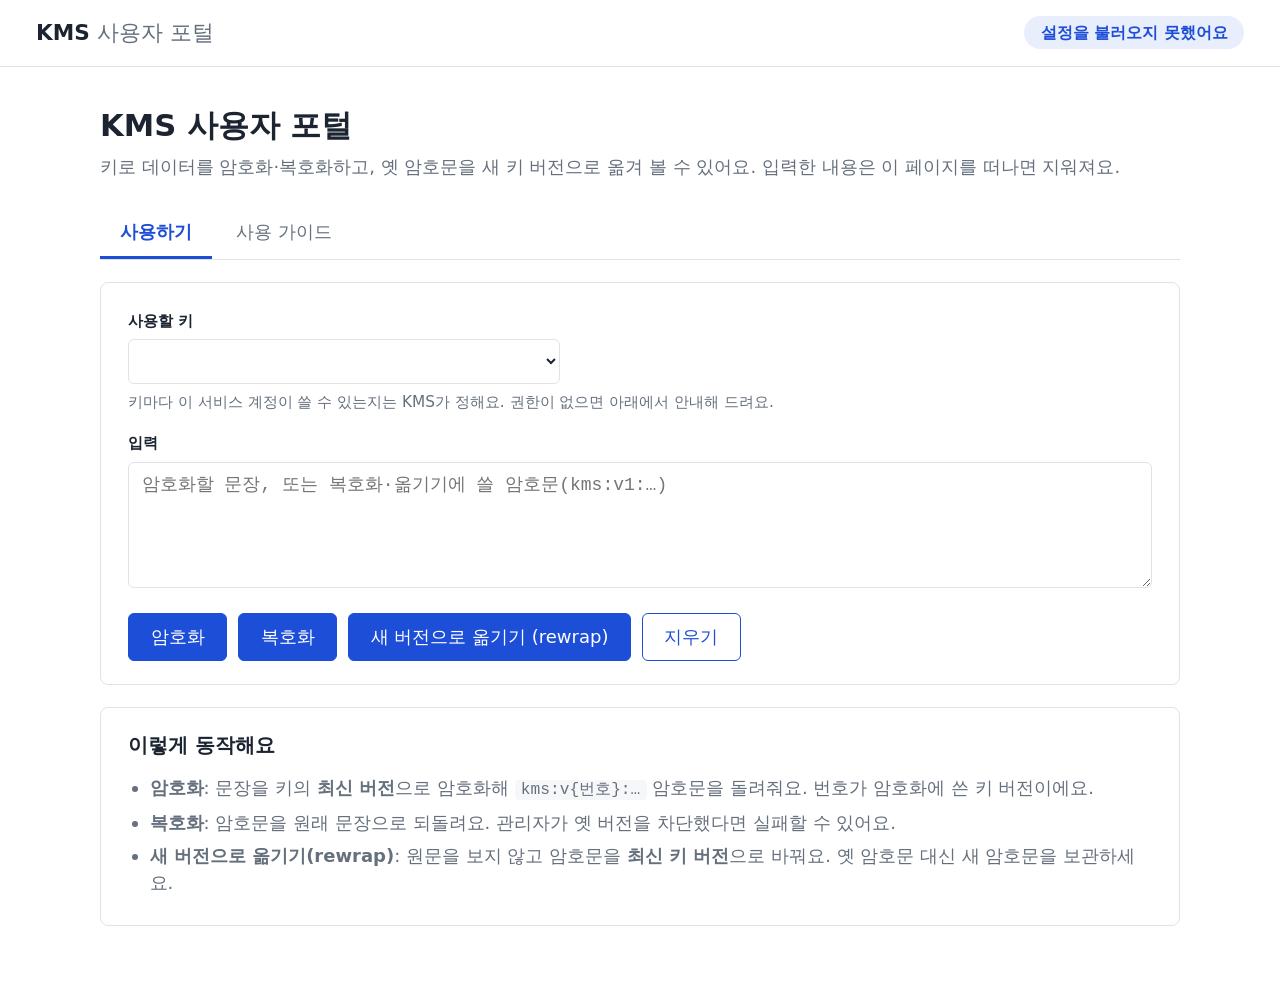
==== internal/demo/ui/index.html @ 03e249fc "feat(demo-app): KMS 사용자 포털 — 키 선택, 암호화·복호화·rewrap, 사용 가이드 - 요청에서 키 이름을 받되 DEMO_KEYS 허용 목록 밖은 KMS로 보내" ====
<!doctype html>
<html lang="ko">
<head>
<meta charset="utf-8">
<meta name="viewport" content="width=device-width, initial-scale=1">
<title>KMS 사용자 포털</title>
<link rel="stylesheet" href="portal.css">
</head>
<body>
<header class="top">
  <div class="brand">KMS <span>사용자 포털</span></div>
  <div id="sa" class="sa">서비스 계정 확인 중…</div>
</header>
<main class="wrap">
  <h1>KMS 사용자 포털</h1>
  <p class="sub">키로 데이터를 암호화·복호화하고, 옛 암호문을 새 키 버전으로 옮겨 볼 수 있어요. 입력한 내용은 이 페이지를 떠나면 지워져요.</p>
  <nav class="tabs" role="tablist">
    <button class="tab on" data-tab="use" role="tab" aria-selected="true">사용하기</button>
    <button class="tab" data-tab="guide" role="tab" aria-selected="false">사용 가이드</button>
  </nav>

  <section id="tab-use">
    <div class="panel">
      <label class="lbl" for="key">사용할 키</label>
      <select id="key"></select>
      <p class="hint">키마다 이 서비스 계정이 쓸 수 있는지는 KMS가 정해요. 권한이 없으면 아래에서 안내해 드려요.</p>

      <label class="lbl" for="value">입력</label>
      <textarea id="value" autocomplete="off" placeholder="암호화할 문장, 또는 복호화·옮기기에 쓸 암호문(kms:v1:…)"></textarea>
      <div class="actions">
        <button class="btn" data-op="encrypt">암호화</button>
        <button class="btn" data-op="decrypt">복호화</button>
        <button class="btn" data-op="rewrap">새 버전으로 옮기기 (rewrap)</button>
        <button class="btn ghost" id="clear" type="button">지우기</button>
      </div>
    </div>

    <div id="result" class="panel" hidden></div>

    <div class="panel explain">
      <h2>이렇게 동작해요</h2>
      <ul>
        <li><b>암호화</b>: 문장을 키의 <b>최신 버전</b>으로 암호화해 <code>kms:v{번호}:…</code> 암호문을 돌려줘요. 번호가 암호화에 쓴 키 버전이에요.</li>
        <li><b>복호화</b>: 암호문을 원래 문장으로 되돌려요. 관리자가 옛 버전을 차단했다면 실패할 수 있어요.</li>
        <li><b>새 버전으로 옮기기(rewrap)</b>: 원문을 보지 않고 암호문을 <b>최신 키 버전</b>으로 바꿔요. 옛 암호문 대신 새 암호문을 보관하세요.</li>
      </ul>
    </div>
  </section>

  <section id="tab-guide" hidden>
    <div class="panel">
      <h2>Transit API 사용 가이드</h2>
      <p class="hint">앱은 자기 서비스 계정 토큰으로 KMS의 Transit API를 직접 불러요. 아래 <code>&lt;TOKEN&gt;</code>, <code>&lt;KMS_URL&gt;</code>은 자리표시자예요. 실제 토큰은 화면이나 문서에 적지 마세요.</p>
      <div id="guide"></div>
    </div>
  </section>
</main>
<script src="portal.js"></script>
</body>
</html>
---- internal/demo/ui/portal.css ----
/* KMS 사용자 포털 — 관리 콘솔 v2와 같은 톤(흰 배경, 회색 경계선, 포인트 색 1개). 외부 리소스 없음. */
:root { --bg:#fff; --soft:#f6f7f9; --line:#dfe3e8; --text:#1b2430; --muted:#66707d; --accent:#1d4ed8; --accent-soft:#e8eefc;
  --ok:#15803d; --ok-soft:#e7f5ec; --bad:#b91c1c; --bad-soft:#fbeaea; --warn:#c2410c; --warn-soft:#fdf0e6; }
* { box-sizing: border-box; }
html { font-size: 18px; }
body { margin: 0; background: var(--bg); color: var(--text); line-height: 1.5;
  font-family: system-ui, -apple-system, "Segoe UI", "Noto Sans KR", "Malgun Gothic", sans-serif; }
.top { display: flex; justify-content: space-between; align-items: center; padding: .9rem 2rem; border-bottom: 1px solid var(--line); }
.brand { font-weight: 700; font-size: 1.2rem; } .brand span { font-weight: 400; color: var(--muted); }
.sa { background: var(--accent-soft); color: var(--accent); border-radius: 999px; padding: .25rem .9rem; font-size: .9rem; font-weight: 600; }
.wrap { max-width: 64rem; margin: 0 auto; padding: 2rem; }
h1 { font-size: 1.7rem; margin: 0 0 .25rem; } h2 { font-size: 1.1rem; margin: 0 0 .75rem; }
.sub { color: var(--muted); margin: 0 0 1.5rem; }
.tabs { display: flex; gap: .25rem; border-bottom: 1px solid var(--line); margin-bottom: 1.25rem; }
.tab { font: inherit; background: none; border: 0; border-bottom: 3px solid transparent; padding: .6rem 1.1rem; cursor: pointer; color: var(--muted); }
.tab.on { color: var(--accent); border-bottom-color: var(--accent); font-weight: 600; }
.panel { border: 1px solid var(--line); border-radius: 8px; padding: 1.25rem 1.5rem; margin-bottom: 1.25rem; }
.lbl { display: block; font-size: .85rem; font-weight: 600; margin: .25rem 0 .35rem; }
.hint { color: var(--muted); font-size: .85rem; margin: .4rem 0 1rem; }
select, textarea { font: inherit; width: 100%; padding: .55rem .7rem; border: 1px solid var(--line); border-radius: 6px; background: #fff; color: var(--text); }
select { max-width: 24rem; }
textarea { min-height: 7rem; font-family: ui-monospace, Menlo, Consolas, monospace; resize: vertical; }
.actions { display: flex; flex-wrap: wrap; gap: .6rem; margin-top: 1rem; }
.btn { font: inherit; padding: .55rem 1.2rem; border-radius: 6px; border: 1px solid var(--accent); background: var(--accent); color: #fff; cursor: pointer; }
.btn.ghost { background: #fff; color: var(--accent); } .btn.small { padding: .25rem .7rem; font-size: .85rem; }
.btn:disabled { opacity: .5; cursor: not-allowed; }
:focus-visible { outline: 2px solid var(--accent); outline-offset: 1px; }
code, pre, .mono { font-family: ui-monospace, Menlo, Consolas, monospace; }
code { background: var(--soft); padding: .05rem .35rem; border-radius: 4px; font-size: .9em; }
.out { background: var(--soft); border: 1px solid var(--line); border-radius: 6px; padding: .75rem 1rem; word-break: break-all; white-space: pre-wrap; font-family: ui-monospace, Menlo, Consolas, monospace; font-size: .9rem; }
.meta { display: flex; flex-wrap: wrap; gap: .5rem 1.5rem; color: var(--muted); font-size: .9rem; margin-top: .75rem; }
.pill { display: inline-block; padding: .1rem .7rem; border-radius: 999px; font-size: .85rem; font-weight: 600; background: var(--accent-soft); color: var(--accent); }
.err { background: var(--bad-soft); color: var(--bad); border-radius: 6px; padding: .8rem 1rem; }
.err small { opacity: .85; font-size: .8rem; }
.explain ul { margin: 0; padding-left: 1.2rem; color: var(--muted); }
.explain li { margin-bottom: .35rem; }
.code-block { position: relative; margin: .5rem 0 1.25rem; }
.code-block pre { margin: 0; background: var(--soft); border: 1px solid var(--line); border-radius: 6px; padding: .9rem 1rem; overflow-x: auto; font-size: .85rem; }
.code-block .btn { position: absolute; top: .5rem; right: .5rem; }
.guide-t { font-weight: 600; margin: 1rem 0 .1rem; }
@media (max-width: 700px) { .wrap { padding: 1rem; } .top { padding: .7rem 1rem; } }
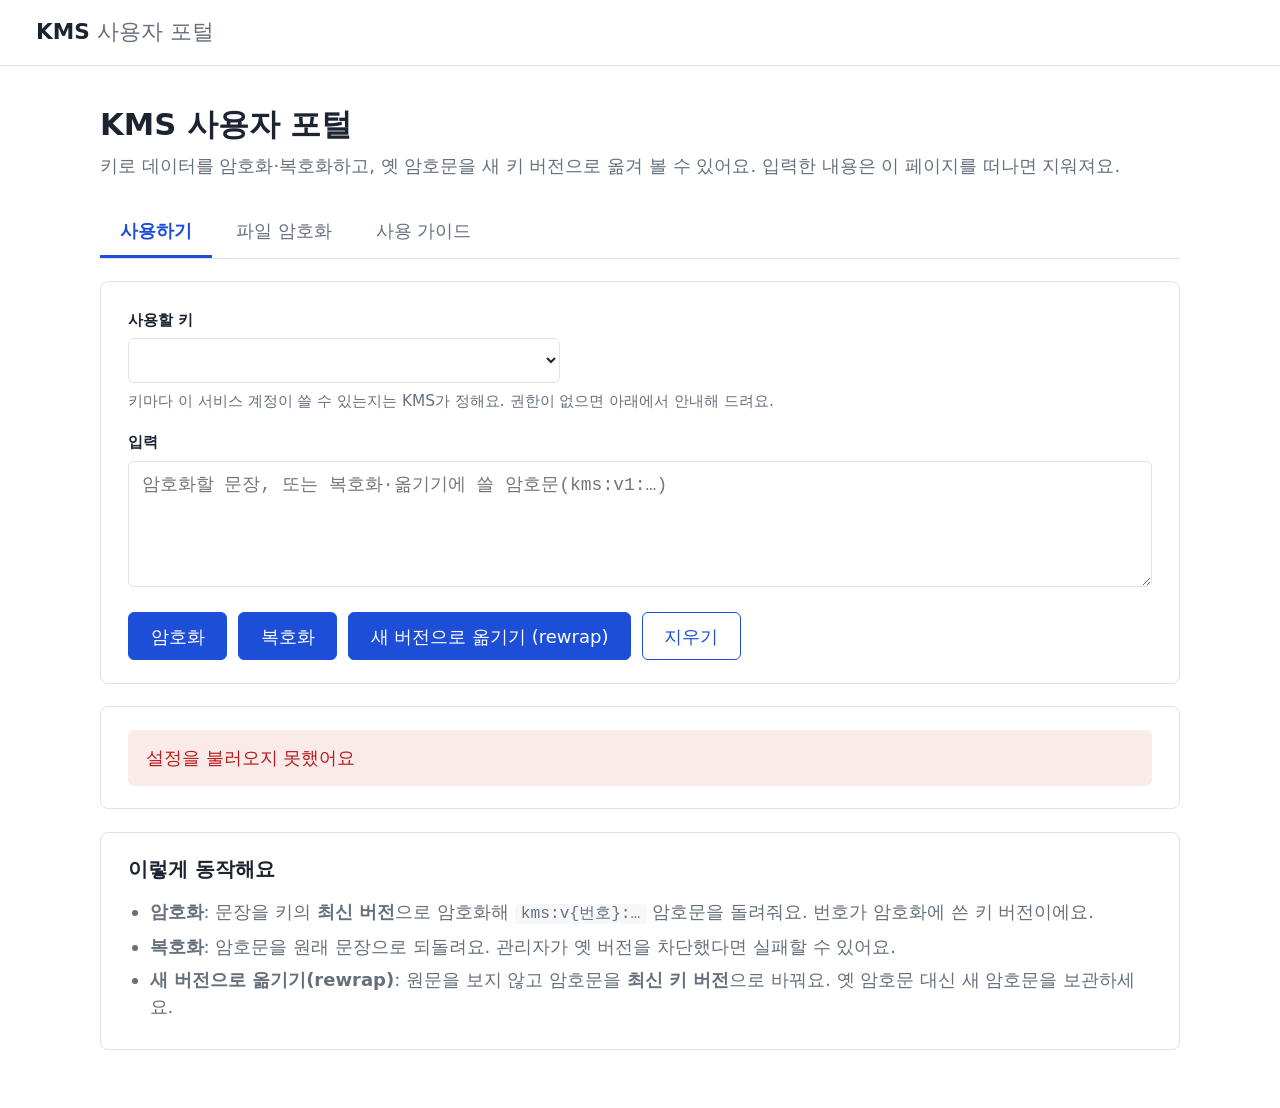
==== commit 829ad2ad: "feat(portal): 파일 암호화 탭(브라우저 안 암복호화), datakey 중계, 상단 상시 권한 문구 제거 - internal/demo/ui/kmsfile.js (신규): " ====
--- a/internal/demo/ui/index.html
+++ b/internal/demo/ui/index.html
@@ -9,13 +9,13 @@
 <body>
 <header class="top">
   <div class="brand">KMS <span>사용자 포털</span></div>
-  <div id="sa" class="sa">서비스 계정 확인 중…</div>
 </header>
 <main class="wrap">
   <h1>KMS 사용자 포털</h1>
   <p class="sub">키로 데이터를 암호화·복호화하고, 옛 암호문을 새 키 버전으로 옮겨 볼 수 있어요. 입력한 내용은 이 페이지를 떠나면 지워져요.</p>
   <nav class="tabs" role="tablist">
     <button class="tab on" data-tab="use" role="tab" aria-selected="true">사용하기</button>
+    <button class="tab" data-tab="file" role="tab" aria-selected="false">파일 암호화</button>
     <button class="tab" data-tab="guide" role="tab" aria-selected="false">사용 가이드</button>
   </nav>
 
@@ -47,6 +47,25 @@
     </div>
   </section>
 
+  <section id="tab-file" hidden>
+    <div class="panel">
+      <h2>파일 암호화 (브라우저 안에서)</h2>
+      <p class="hint">파일은 <b>이 브라우저 안에서</b> 암호화·복호화돼요. <b>원문 파일은 서버로 보내지 않아요.</b> 서버(KMS)에서는 1회용 데이터 키만 받아 와요.
+        결과 파일(<code>.kmsf</code>)은 명령줄 도구(<code>kms decrypt</code>)로도 풀 수 있어요.</p>
+      <label class="lbl" for="fkey">사용할 키</label>
+      <select id="fkey"></select>
+      <label class="lbl" for="file">파일</label>
+      <input id="file" type="file">
+      <div class="actions">
+        <button class="btn" id="f-enc" type="button">파일 암호화</button>
+        <button class="btn" id="f-dec" type="button">파일 복호화</button>
+      </div>
+      <div id="f-status" class="meta" role="status"></div>
+      <div id="f-result" hidden></div>
+      <p class="hint">브라우저 메모리를 쓰므로 1 GiB 이하 파일만 지원해요. 큰 파일은 명령줄 도구를 쓰세요. 이 포털은 tailnet 전용 시험 도구예요.</p>
+    </div>
+  </section>
+
   <section id="tab-guide" hidden>
     <div class="panel">
       <h2>Transit API 사용 가이드</h2>
@@ -55,6 +74,7 @@
     </div>
   </section>
 </main>
+<script src="kmsfile.js"></script>
 <script src="portal.js"></script>
 </body>
 </html>
